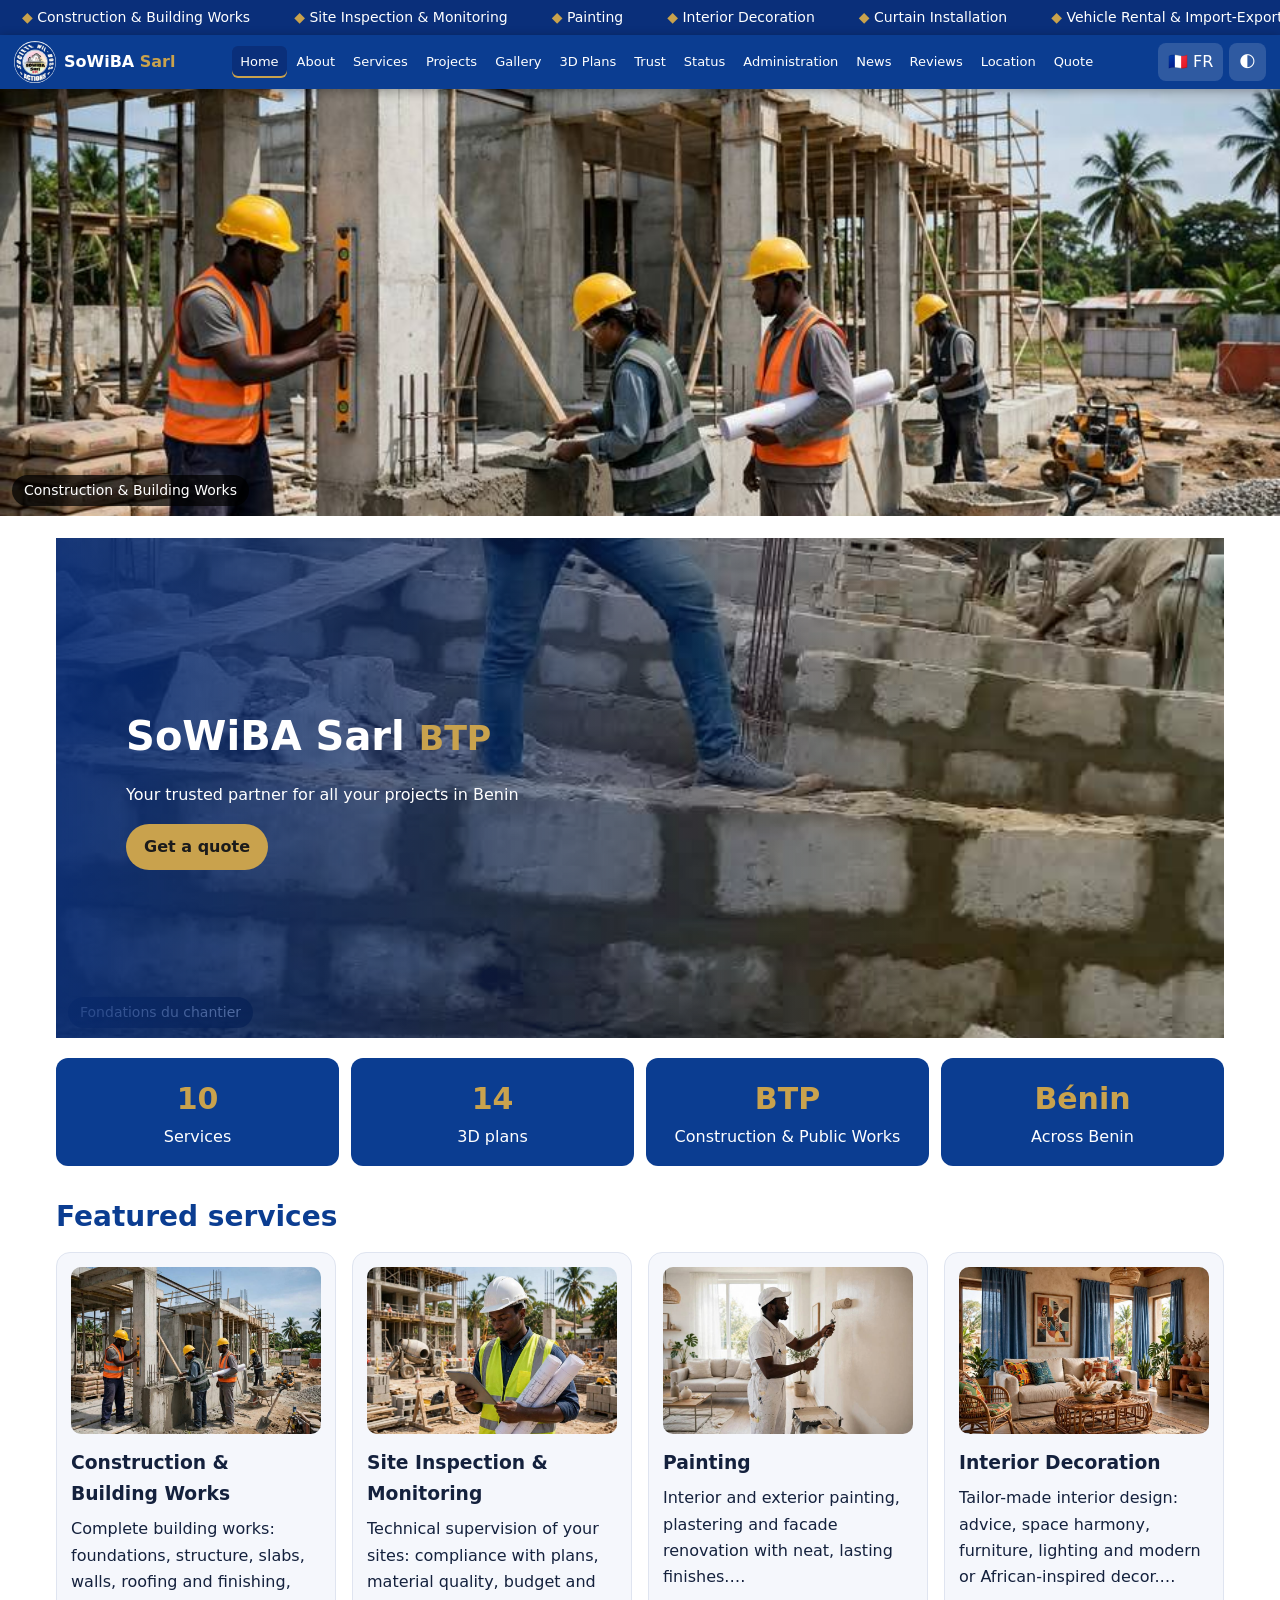
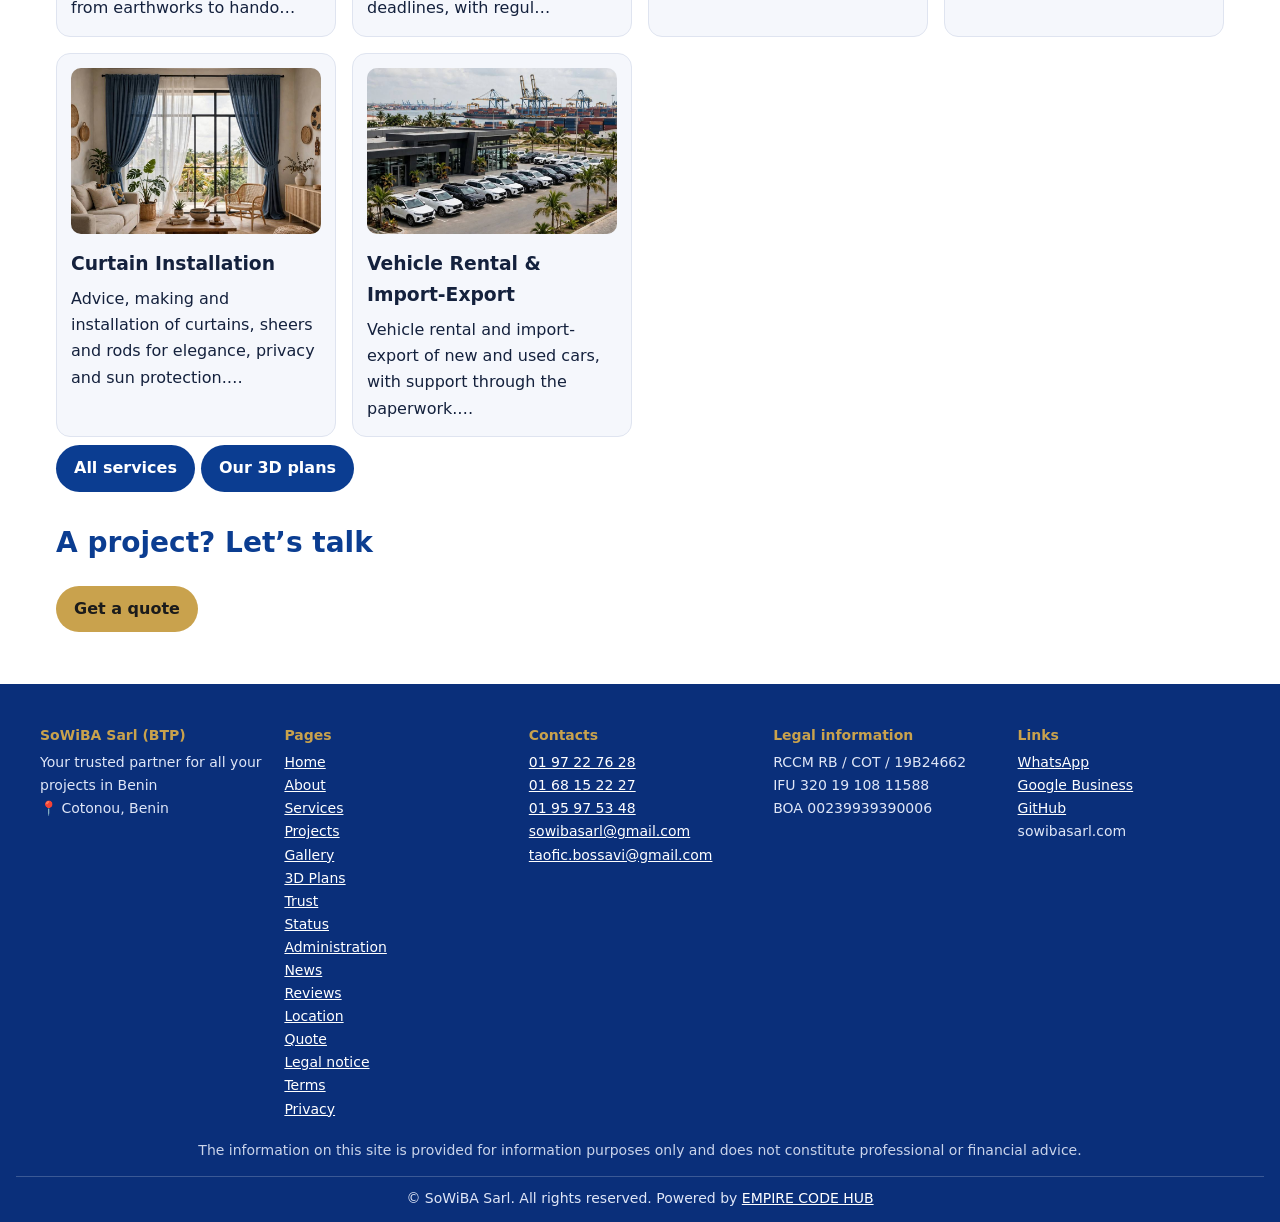
==== index.html @ 07cbdaf9 "Add files via upload" ====
<!doctype html><html lang="fr"><head><meta charset="utf-8"><meta name="viewport" content="width=device-width,initial-scale=1"><title>SoWiBA Sarl – BTP, construction, décoration, véhicules, sécurité au Bénin</title><meta name="description" content="SoWiBA Sarl (BTP) au Bénin : construction et bâtiment, suivi de chantier, peinture, décoration, rideaux, location et import-export de véhicules, audio-visuel, caméras de surveillance, fournitures de bureau, commerce général."><meta name="theme-color" content="#0B3D91"><link rel="manifest" href="manifest.json"><link rel="icon" href="favicon.ico"><link rel="apple-touch-icon" href="icon-192.png"><link rel="canonical" href="https://sowibasarl.com/"><meta property="og:type" content="website"><meta property="og:title" content="SoWiBA Sarl – BTP au Bénin"><meta property="og:description" content="Construction, décoration, véhicules, audiovisuel, sécurité, commerce."><meta property="og:image" content="logo-wide.jpg"><link rel="stylesheet" href="style.css"><script type="application/ld+json">{"@context":"https://schema.org","@type":"GeneralContractor","name":"SoWiBA Sarl","url":"https://sowibasarl.com","logo":"logo.jpg","email":"sowibasarl@gmail.com","telephone":"+2290197227628","address":{"@type":"PostalAddress","addressLocality":"Cotonou","addressCountry":"BJ"}}</script></head><body><div id="splash"><img src="logo.jpg" alt="SoWiBA Sarl"><b>SoWiBA Sarl</b></div><div id="app"></div><noscript><p>SoWiBA Sarl (BTP) – Bénin – sowibasarl@gmail.com – 01 97 22 76 28</p></noscript><script src="data.js"></script><script src="app.js"></script><script>"serviceWorker"in navigator&&navigator.serviceWorker.register("sw.js")</script></body></html>
---- style.css ----
*{box-sizing:border-box;margin:0;padding:0}[hidden]{display:none!important}
:root{--bg:#fff;--tx:#14213d;--cd:#f5f7fc;--bd:#dfe4f0;--hc:#0B3D91;--p:#0B3D91;--p2:#0A2F7A;--g:#C9A24D;--r:#D7263D;--b:#F4ECD8;--ff:system-ui,sans-serif;--fs:16px;--h1:40px;--h2:28px;--sm:14px}
[data-th=dark]{--bg:#0b1220;--tx:#e8ecf6;--cd:#121b2f;--bd:#233050;--hc:#9db8f5}
html{scroll-behavior:smooth}body{background:var(--bg);color:var(--tx);font:var(--fs)/1.65 var(--ff)}
a{color:var(--hc)}:focus-visible{outline:3px solid var(--g);outline-offset:2px}
h1{font-size:min(var(--h1),9vw);color:var(--hc);line-height:1.2;margin:6px 0 14px}h2{font-size:min(var(--h2),7vw);color:var(--hc);margin:28px 0 12px}h3{margin:6px 0}h4{color:var(--r);margin:12px 0 4px}
ul{padding-left:20px}
.mq{background:var(--p2);color:#fff;overflow:hidden;white-space:nowrap;font-size:var(--sm);padding:6px 0}.mt{display:inline-block;animation:mq 45s linear infinite}.mt span{margin:0 22px}.mt span:before{content:'◆ ';color:var(--g)}
@keyframes mq{from{transform:translateX(-50%)}to{transform:none}}
header{position:sticky;top:0;z-index:50;background:var(--p);color:#fff;display:flex;align-items:center;gap:10px;padding:6px 14px;box-shadow:0 2px 10px #0005}
.lg{display:flex;align-items:center;gap:8px;color:#fff;text-decoration:none;font-weight:700}.lg img{width:42px;height:42px;border-radius:50%;background:#fff}.lg i{color:var(--g);font-style:normal}
nav{display:flex;flex:1;justify-content:center;flex-wrap:wrap;gap:2px}nav a{color:#fff;text-decoration:none;padding:5px 8px;border-radius:6px;font-size:13px}nav a.on,nav a:hover{background:var(--p2);box-shadow:inset 0 -2px var(--g)}
.tb{display:flex;gap:6px}.tb button{background:#ffffff26;color:#fff;border:0;border-radius:8px;padding:6px 10px;cursor:pointer;font:inherit}#bg{display:none}
@media(max-width:1200px){#bg{display:block}header{justify-content:space-between}nav{display:none;position:absolute;top:100%;left:0;right:0;background:var(--p2);flex-direction:column;padding:8px}nav.open{display:flex}}
.car{display:flex;overflow-x:auto;scroll-snap-type:x mandatory;scrollbar-width:none;aspect-ratio:3/1;background:#000}.car::-webkit-scrollbar{display:none}.car>*{flex:0 0 100%;scroll-snap-align:start;position:relative;display:block}.car img{width:100%;height:100%;object-fit:cover}
@media(max-width:700px){.car{aspect-ratio:16/8}}
.cap{position:absolute;left:12px;bottom:10px;background:#000b;color:#fff;padding:4px 12px;border-radius:20px;font-size:14px}
.hero{position:relative}.hero .car{aspect-ratio:21/9}.hi{position:absolute;inset:0;display:flex;flex-direction:column;justify-content:center;align-items:flex-start;padding:0 6%;background:linear-gradient(90deg,#0a2f7ae6,#0000 75%);color:#fff;gap:8px;pointer-events:none}.hi a{pointer-events:auto}.hi h1{color:#fff}.hi small{color:var(--g)}
main{max-width:1200px;margin:auto;padding:22px 16px}
.card{background:var(--cd);border:1px solid var(--bd);border-radius:14px;padding:14px;overflow:hidden}
.grid{display:grid;gap:16px;grid-template-columns:repeat(auto-fill,minmax(260px,1fr))}.g3{grid-template-columns:repeat(auto-fill,minmax(240px,1fr))}.g2{grid-template-columns:repeat(auto-fill,minmax(320px,1fr))}
.sc,.pc{text-decoration:none;color:inherit;display:block;cursor:pointer}.sc img,.pc img,figure img{width:100%;aspect-ratio:3/2;object-fit:cover;border-radius:10px;cursor:zoom-in}.sc img,.pc img{cursor:pointer}
figure video{width:100%;aspect-ratio:16/9;object-fit:contain;background:#000;border-radius:10px}figcaption{padding:8px 4px 0;font-weight:600}
.svc{display:grid;grid-template-columns:minmax(0,1fr) minmax(0,1.3fr);gap:20px;margin:16px 0}.sm img{width:100%;border-radius:10px;margin-bottom:10px;cursor:zoom-in}.sm img+img{max-width:70%}.svc>img{width:100%;border-radius:10px}
@media(max-width:800px){.svc{grid-template-columns:1fr}}
.btn{display:inline-block;background:var(--p);color:#fff;border:0;padding:10px 18px;border-radius:30px;font:inherit;font-weight:600;cursor:pointer;text-decoration:none;margin:8px 6px 0 0}.btn.g{background:var(--g);color:#1b1b1b}.btn.wa{background:#25d366;color:#08331a}
.kp{display:grid;grid-template-columns:repeat(auto-fit,minmax(150px,1fr));gap:12px;margin:20px 0}.kp div{background:var(--p);color:#fff;border-radius:12px;padding:16px;text-align:center}.kp b{display:block;font-size:30px;color:var(--g)}
.fl{display:flex;gap:8px;flex-wrap:wrap;margin:10px 0 16px}.fl button{border:1px solid var(--bd);background:var(--cd);color:var(--tx);padding:8px 16px;border-radius:30px;cursor:pointer;font:inherit}.fl button.on{background:var(--p);color:#fff;border-color:var(--p)}
form input,form select,form textarea{width:100%;padding:11px;margin:6px 0;border:1px solid var(--bd);border-radius:8px;background:var(--bg);color:var(--tx);font:inherit}
.chips span{display:inline-block;background:var(--b);color:#222;padding:5px 14px;border-radius:20px;margin:4px;font-weight:600}.stars{color:var(--g);font-size:20px}.nt{font-style:italic;opacity:.8}
.map svg{width:100%;max-width:520px}
footer{background:var(--p2);color:#dfe6f7;padding:28px 16px 12px;margin-top:30px;font-size:var(--sm)}.fg{max-width:1200px;margin:auto;display:grid;gap:22px;grid-template-columns:repeat(auto-fit,minmax(200px,1fr))}footer a{color:#fff}footer h4{color:var(--g)}.disc{text-align:center;margin:18px auto 0;max-width:900px;opacity:.9}.cp{text-align:center;border-top:1px solid #fff3;margin-top:14px;padding-top:10px}
#splash{position:fixed;inset:0;background:var(--p2);display:flex;flex-direction:column;align-items:center;justify-content:center;gap:14px;color:#fff;font-size:28px;z-index:99;transition:opacity .5s}#splash img{width:140px;border-radius:50%;background:#fff;animation:sp 1.4s ease-out}#splash.x{opacity:0;pointer-events:none}
@keyframes sp{from{transform:scale(.2) rotate(-360deg);opacity:0}to{transform:none;opacity:1}}
dialog{border:0;border-radius:14px;max-width:min(94vw,900px);max-height:92vh;padding:16px;background:var(--bg);color:var(--tx);margin:auto}dialog img{max-width:100%;border-radius:8px;margin:6px 0}::backdrop{background:#000b}
@media(prefers-reduced-motion:reduce){.mt,#splash img{animation:none}html{scroll-behavior:auto}}
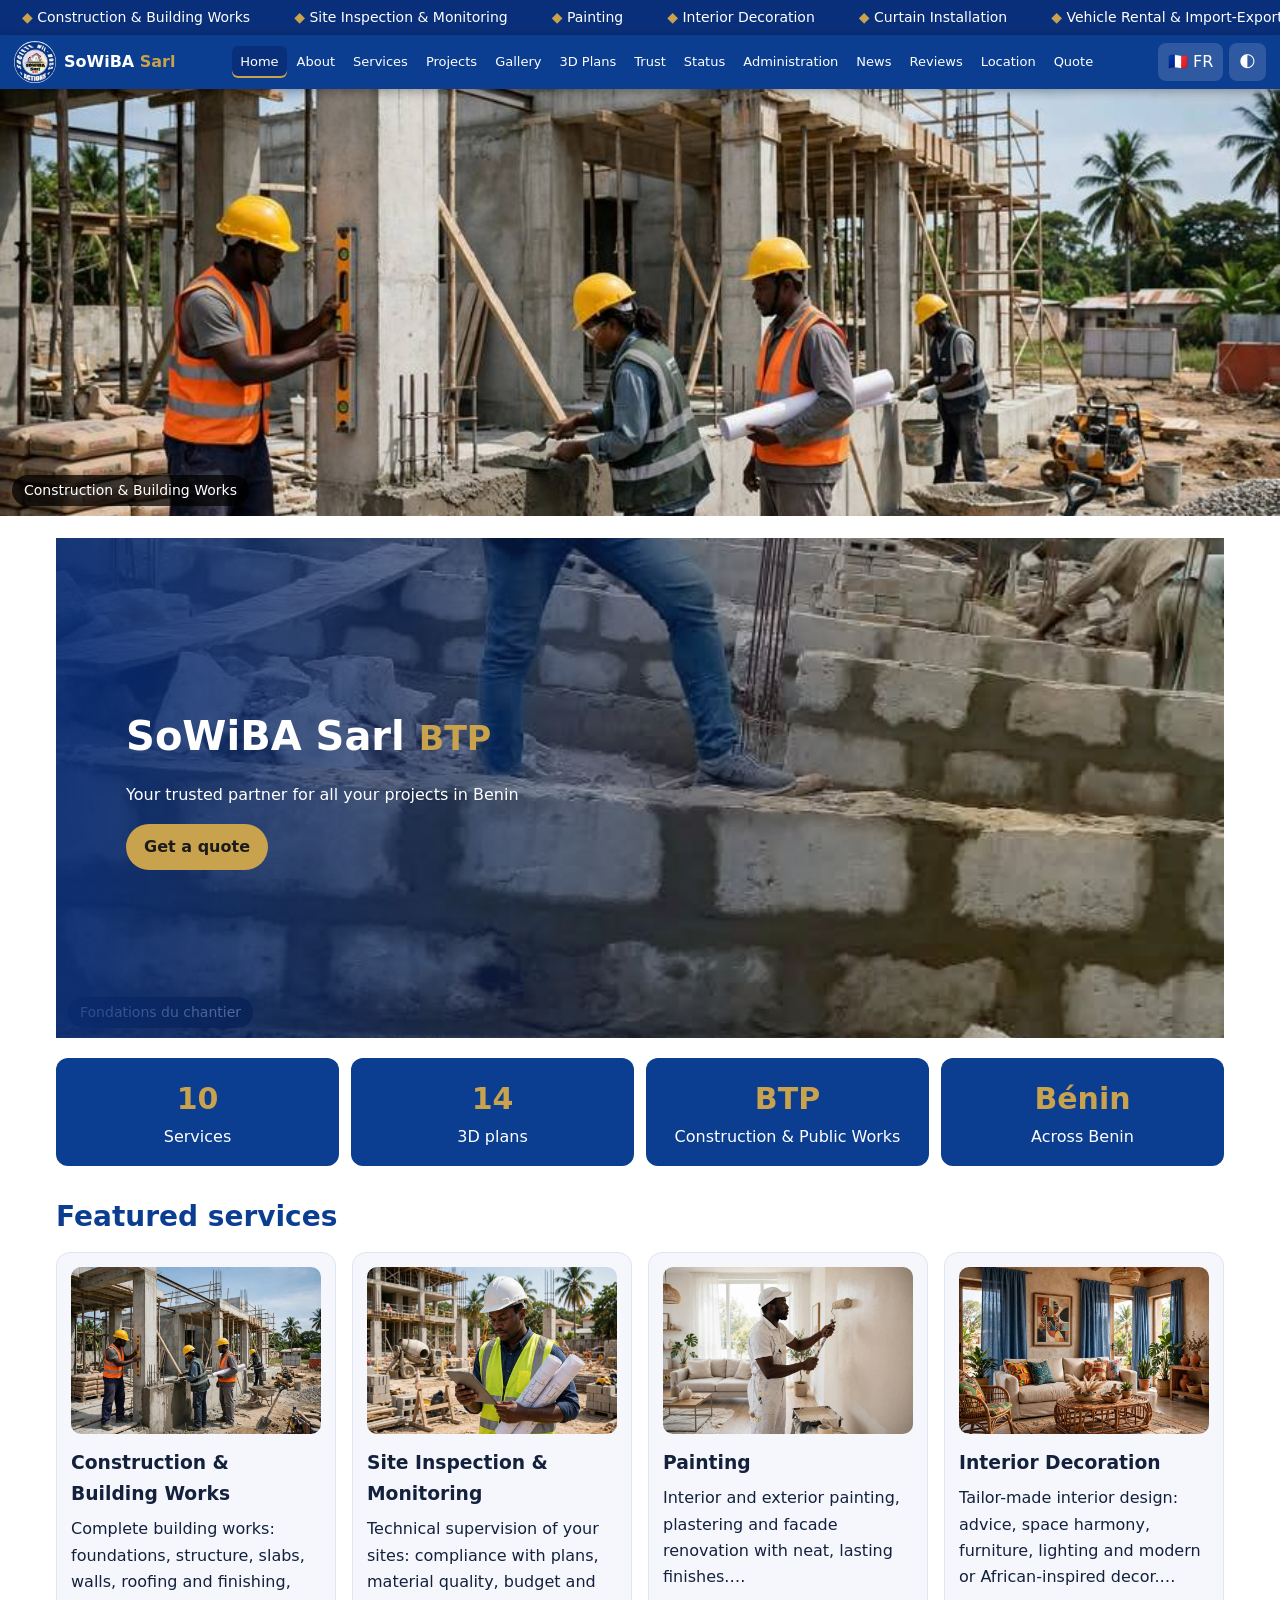
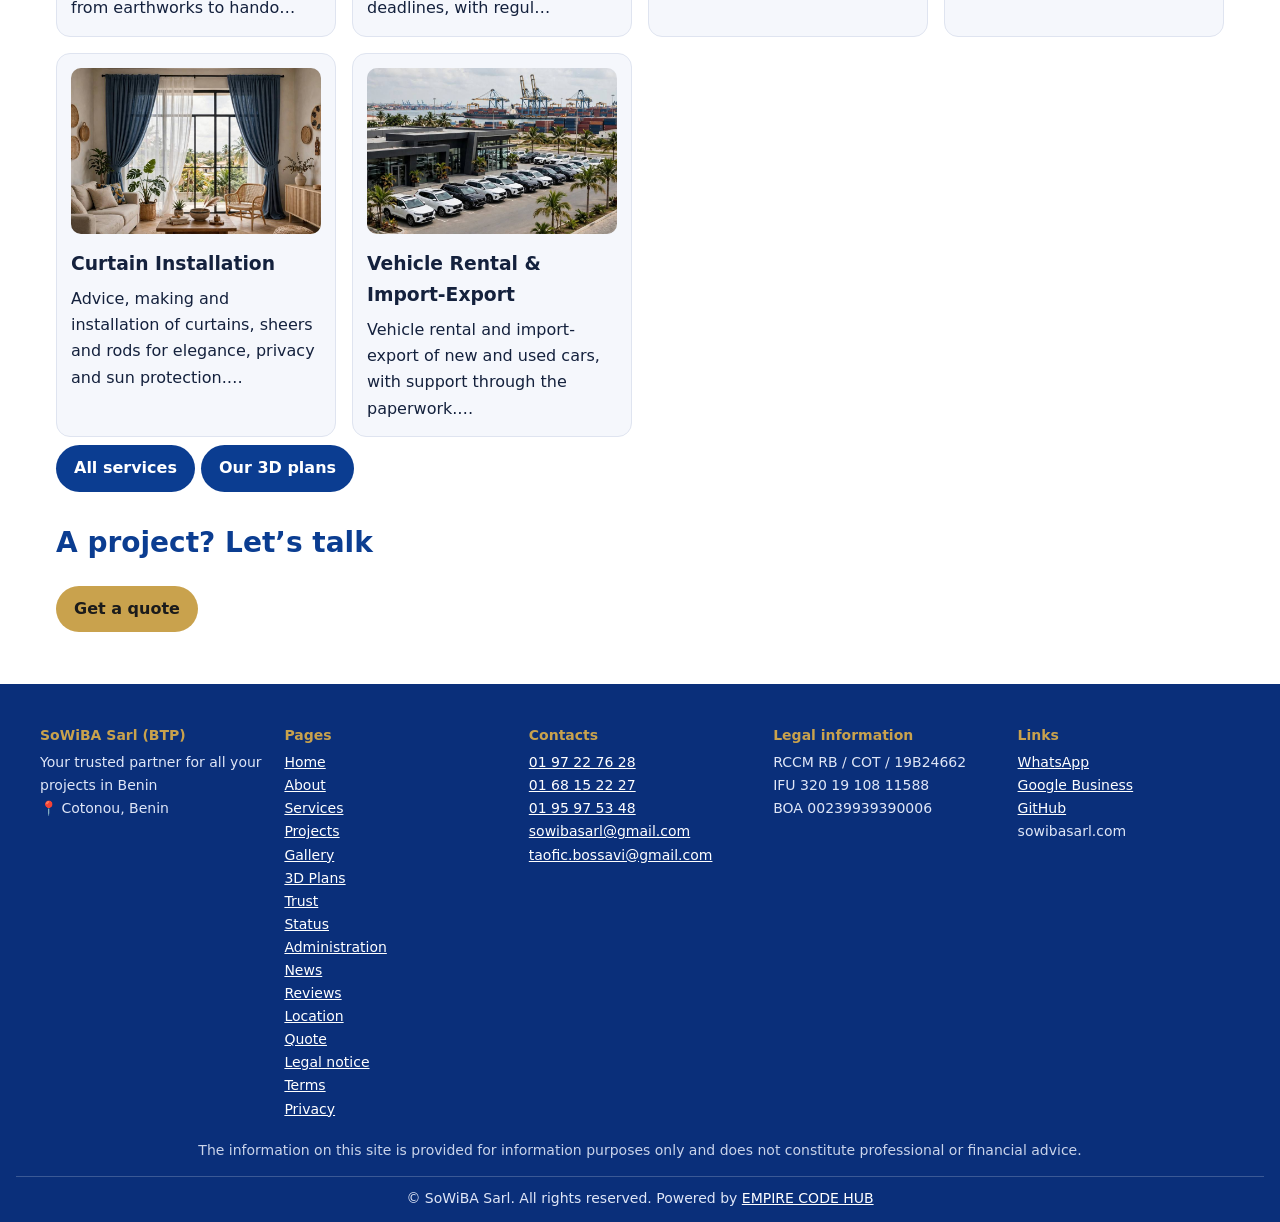
==== commit 1cf226a2: "Add files via upload" ====
--- a/index.html
+++ b/index.html
@@ -1 +1 @@
-<!doctype html><html lang="fr"><head><meta charset="utf-8"><meta name="viewport" content="width=device-width,initial-scale=1"><title>SoWiBA Sarl – BTP, construction, décoration, véhicules, sécurité au Bénin</title><meta name="description" content="SoWiBA Sarl (BTP) au Bénin : construction et bâtiment, suivi de chantier, peinture, décoration, rideaux, location et import-export de véhicules, audio-visuel, caméras de surveillance, fournitures de bureau, commerce général."><meta name="theme-color" content="#0B3D91"><link rel="manifest" href="manifest.json"><link rel="icon" href="favicon.ico"><link rel="apple-touch-icon" href="icon-192.png"><link rel="canonical" href="https://sowibasarl.com/"><meta property="og:type" content="website"><meta property="og:title" content="SoWiBA Sarl – BTP au Bénin"><meta property="og:description" content="Construction, décoration, véhicules, audiovisuel, sécurité, commerce."><meta property="og:image" content="logo-wide.jpg"><link rel="stylesheet" href="style.css"><script type="application/ld+json">{"@context":"https://schema.org","@type":"GeneralContractor","name":"SoWiBA Sarl","url":"https://sowibasarl.com","logo":"logo.jpg","email":"sowibasarl@gmail.com","telephone":"+2290197227628","address":{"@type":"PostalAddress","addressLocality":"Cotonou","addressCountry":"BJ"}}</script></head><body><div id="splash"><img src="logo.jpg" alt="SoWiBA Sarl"><b>SoWiBA Sarl</b></div><div id="app"></div><noscript><p>SoWiBA Sarl (BTP) – Bénin – sowibasarl@gmail.com – 01 97 22 76 28</p></noscript><script src="data.js"></script><script src="app.js"></script><script>"serviceWorker"in navigator&&navigator.serviceWorker.register("sw.js")</script></body></html>
+<!doctype html><html lang="fr"><head><meta charset="utf-8"><meta name="viewport" content="width=device-width,initial-scale=1"><title>SoWiBA Sarl – BTP, construction, décoration, véhicules, sécurité au Bénin</title><meta name="description" content="SoWiBA Sarl (BTP) au Bénin : construction et bâtiment, suivi de chantier, peinture, décoration, rideaux, location et import-export de véhicules, audio-visuel, caméras de surveillance, fournitures de bureau, commerce général."><meta name="theme-color" content="#0B3D91"><link rel="manifest" href="manifest.json"><link rel="icon" href="favicon.ico"><link rel="apple-touch-icon" href="icon-192.png"><link rel="canonical" href="https://sowibasarl.com/"><meta property="og:type" content="website"><meta property="og:title" content="SoWiBA Sarl – BTP au Bénin"><meta property="og:description" content="Construction, décoration, véhicules, audiovisuel, sécurité, commerce."><meta property="og:url" content="https://sowibasarl.com/"><meta property="og:site_name" content="SoWiBA Sarl"><meta property="og:locale" content="fr_FR"><meta property="og:locale:alternate" content="en_US"><meta property="og:image" content="https://sowibasarl.com/og-image.jpg"><meta property="og:image:secure_url" content="https://sowibasarl.com/og-image.jpg"><meta property="og:image:type" content="image/jpeg"><meta property="og:image:width" content="1200"><meta property="og:image:height" content="630"><meta property="og:image:alt" content="Logo SoWiBA Sarl (BTP)"><meta name="twitter:card" content="summary_large_image"><meta name="twitter:title" content="SoWiBA Sarl – BTP au Bénin"><meta name="twitter:description" content="Construction, décoration, véhicules, audiovisuel, sécurité, commerce."><meta name="twitter:image" content="https://sowibasarl.com/og-image.jpg"><link rel="stylesheet" href="style.css"><script type="application/ld+json">{"@context":"https://schema.org","@type":"GeneralContractor","name":"SoWiBA Sarl","url":"https://sowibasarl.com","logo":"logo.jpg","email":"sowibasarl@gmail.com","telephone":"+2290197227628","address":{"@type":"PostalAddress","addressLocality":"Cotonou","addressCountry":"BJ"}}</script></head><body><div id="splash"><img src="logo.jpg" alt="SoWiBA Sarl"><b>SoWiBA Sarl</b></div><div id="app"></div><noscript><p>SoWiBA Sarl (BTP) – Bénin – sowibasarl@gmail.com – 01 97 22 76 28</p></noscript><script src="data.js"></script><script src="app.js"></script><script>"serviceWorker"in navigator&&navigator.serviceWorker.register("sw.js")</script></body></html>
--- a/style.css
+++ b/style.css
@@ -1,13 +1,13 @@
 *{box-sizing:border-box;margin:0;padding:0}[hidden]{display:none!important}
 :root{--bg:#fff;--tx:#14213d;--cd:#f5f7fc;--bd:#dfe4f0;--hc:#0B3D91;--p:#0B3D91;--p2:#0A2F7A;--g:#C9A24D;--r:#D7263D;--b:#F4ECD8;--ff:system-ui,sans-serif;--fs:16px;--h1:40px;--h2:28px;--sm:14px}
 [data-th=dark]{--bg:#0b1220;--tx:#e8ecf6;--cd:#121b2f;--bd:#233050;--hc:#9db8f5}
-html{scroll-behavior:smooth}body{background:var(--bg);color:var(--tx);font:var(--fs)/1.65 var(--ff)}
+html{scroll-behavior:smooth;scroll-padding-top:var(--th,90px)}body{background:var(--bg);color:var(--tx);font:var(--fs)/1.65 var(--ff)}
 a{color:var(--hc)}:focus-visible{outline:3px solid var(--g);outline-offset:2px}
 h1{font-size:min(var(--h1),9vw);color:var(--hc);line-height:1.2;margin:6px 0 14px}h2{font-size:min(var(--h2),7vw);color:var(--hc);margin:28px 0 12px}h3{margin:6px 0}h4{color:var(--r);margin:12px 0 4px}
 ul{padding-left:20px}
 .mq{background:var(--p2);color:#fff;overflow:hidden;white-space:nowrap;font-size:var(--sm);padding:6px 0}.mt{display:inline-block;animation:mq 45s linear infinite}.mt span{margin:0 22px}.mt span:before{content:'◆ ';color:var(--g)}
 @keyframes mq{from{transform:translateX(-50%)}to{transform:none}}
-header{position:sticky;top:0;z-index:50;background:var(--p);color:#fff;display:flex;align-items:center;gap:10px;padding:6px 14px;box-shadow:0 2px 10px #0005}
+#top{position:sticky;top:0;z-index:50}header{position:relative;background:var(--p);color:#fff;display:flex;align-items:center;gap:10px;padding:6px 14px;box-shadow:0 2px 10px #0005}
 .lg{display:flex;align-items:center;gap:8px;color:#fff;text-decoration:none;font-weight:700}.lg img{width:42px;height:42px;border-radius:50%;background:#fff}.lg i{color:var(--g);font-style:normal}
 nav{display:flex;flex:1;justify-content:center;flex-wrap:wrap;gap:2px}nav a{color:#fff;text-decoration:none;padding:5px 8px;border-radius:6px;font-size:13px}nav a.on,nav a:hover{background:var(--p2);box-shadow:inset 0 -2px var(--g)}
 .tb{display:flex;gap:6px}.tb button{background:#ffffff26;color:#fff;border:0;border-radius:8px;padding:6px 10px;cursor:pointer;font:inherit}#bg{display:none}
@@ -34,3 +34,4 @@
 @keyframes sp{from{transform:scale(.2) rotate(-360deg);opacity:0}to{transform:none;opacity:1}}
 dialog{border:0;border-radius:14px;max-width:min(94vw,900px);max-height:92vh;padding:16px;background:var(--bg);color:var(--tx);margin:auto}dialog img{max-width:100%;border-radius:8px;margin:6px 0}::backdrop{background:#000b}
 @media(prefers-reduced-motion:reduce){.mt,#splash img{animation:none}html{scroll-behavior:auto}}
+#up{position:fixed;right:16px;bottom:18px;width:46px;height:46px;border-radius:50%;border:0;background:var(--g);color:#1b1b1b;font-size:22px;font-weight:700;cursor:pointer;box-shadow:0 4px 14px #0006;z-index:60;opacity:0;pointer-events:none;transition:opacity .25s}#up.on{opacity:1;pointer-events:auto}
